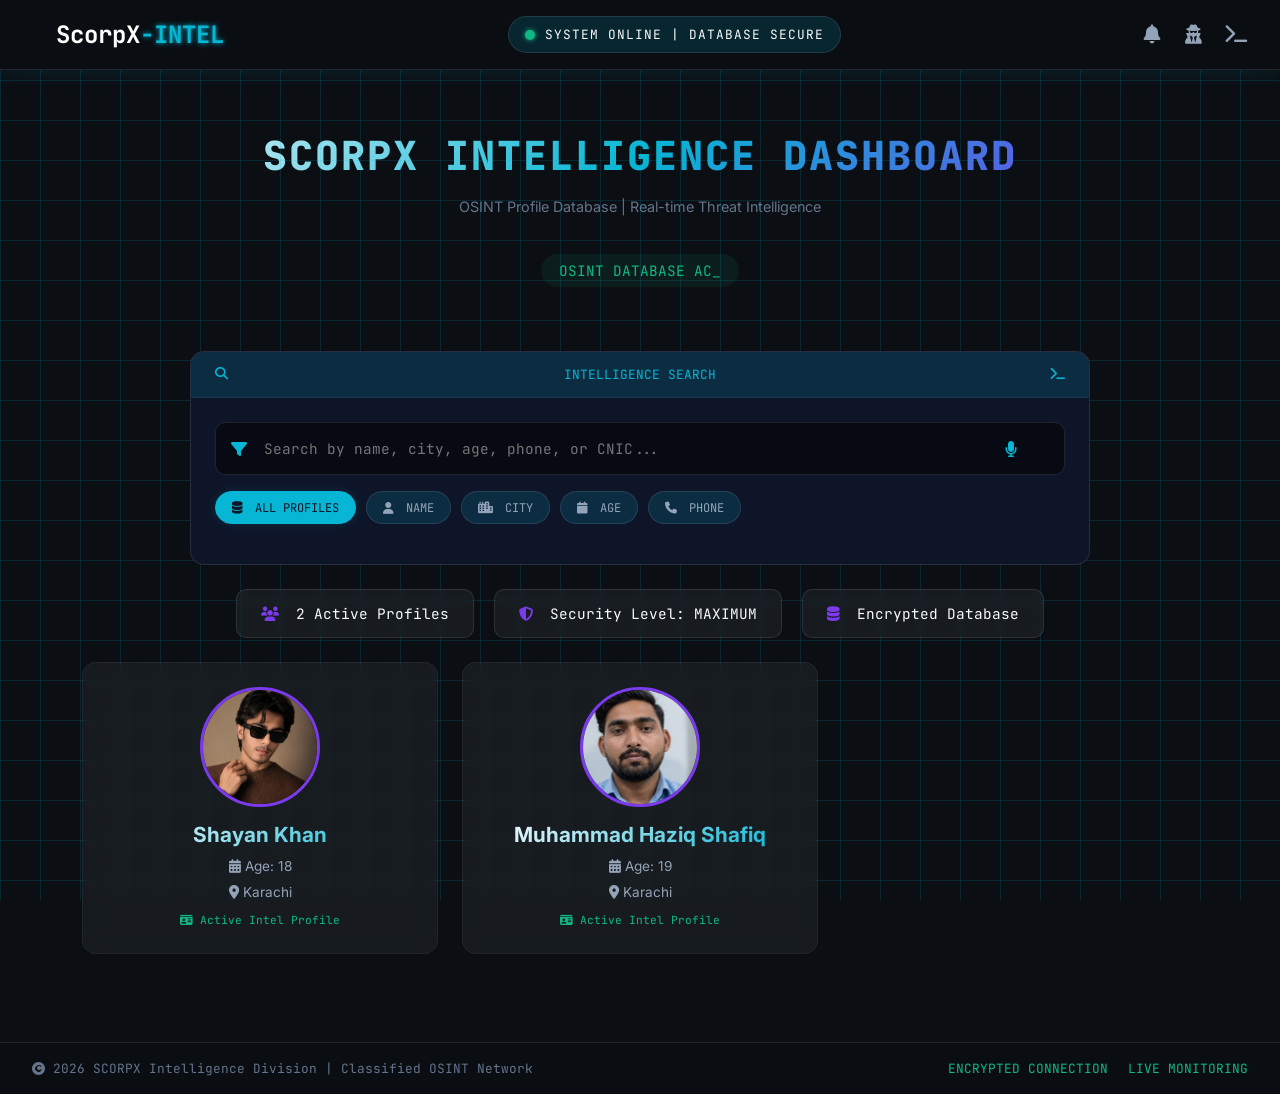
==== index.html @ b1cfe950 "added files" ====
<!DOCTYPE html>
<html lang="en">
<head>
    <meta charset="UTF-8">
    <meta name="viewport" content="width=device-width, initial-scale=1.0">
    <title>SCORPX INTELLIGENCE DASHBOARD | Cyber Profile OSINT</title>
    <!-- Bootstrap 5 CSS -->
    <link href="https://cdn.jsdelivr.net/npm/bootstrap@5.3.0/dist/css/bootstrap.min.css" rel="stylesheet">
    <!-- Font Awesome Icons -->
    <link rel="stylesheet" href="https://cdnjs.cloudflare.com/ajax/libs/font-awesome/6.4.0/css/all.min.css">
    <!-- Google Fonts -->
    <link href="https://fonts.googleapis.com/css2?family=Inter:wght@300;400;500;600;700;800&family=JetBrains+Mono:wght@400;500;600&display=swap" rel="stylesheet">
    <!-- Custom CSS -->
    <link rel="stylesheet" href="style.css">
</head>
<body>
    <div id="navbar-container"></div>
    <main id="main-content">
        <div class="container py-4">
            <div class="hero-section mb-5">
                <div class="glitch-text" data-text="SOC INTELLIGENCE DASHBOARD">SCORPX INTELLIGENCE DASHBOARD</div>
                <p class="subtitle">OSINT Profile Database | Real-time Threat Intelligence</p>
                <div class="typing-container">
                    <span id="typing-text"></span><span class="cursor">_</span>
                </div>
            </div>
            
            <!-- Enhanced Search Bar Section -->
            <div class="search-container mb-4">
                <div class="search-card">
                    <div class="search-header">
                        <i class="fas fa-search"></i>
                        <span>INTELLIGENCE SEARCH</span>
                        <i class="fas fa-terminal"></i>
                    </div>
                    <div class="search-body">
                        <div class="search-input-wrapper">
                            <i class="fas fa-filter search-icon-left"></i>
                            <input type="text" id="searchInput" placeholder="Search by name, city, age, phone, or CNIC..." autocomplete="off">
                            <button id="clearSearch" class="clear-btn" style="display: none;">
                                <i class="fas fa-times"></i>
                            </button>
                            <i class="fas fa-microphone voice-search"></i>
                        </div>
                        
                        <!-- Filter Chips -->
                        <div class="filter-chips">
                            <span class="filter-chip active" data-filter="all">
                                <i class="fas fa-database"></i> ALL PROFILES
                            </span>
                            <span class="filter-chip" data-filter="name">
                                <i class="fas fa-user"></i> NAME
                            </span>
                            <span class="filter-chip" data-filter="city">
                                <i class="fas fa-city"></i> CITY
                            </span>
                            <span class="filter-chip" data-filter="age">
                                <i class="fas fa-calendar"></i> AGE
                            </span>
                            <span class="filter-chip" data-filter="phone">
                                <i class="fas fa-phone"></i> PHONE
                            </span>
                        </div>
                        
                        <!-- Search Stats -->
                        <div id="searchStats" class="search-stats" style="display: none;">
                            <i class="fas fa-chart-line"></i>
                            <span id="resultCount">0</span> results found in <span id="searchTime">0</span>ms
                        </div>
                    </div>
                </div>
            </div>
            
            <div class="stats-bar mb-4">
                <div class="stat-card"><i class="fas fa-users"></i> <span id="total-profiles">0</span> Active Profiles</div>
                <div class="stat-card"><i class="fas fa-shield-alt"></i> Security Level: MAXIMUM</div>
                <div class="stat-card"><i class="fas fa-database"></i> Encrypted Database</div>
            </div>
            
            <div id="profiles-grid" class="row g-4"></div>
            
            <!-- No Results Message -->
            <div id="noResults" class="no-results" style="display: none;">
                <i class="fas fa-skull-crossbones"></i>
                <h3>NO MATCHING PROFILES</h3>
                <p>Search parameters did not match any records in the database</p>
                <button onclick="resetSearch()" class="reset-search-btn">
                    <i class="fas fa-sync-alt"></i> Reset Search
                </button>
            </div>
        </div>
    </main>
    <div id="footer-container"></div>

    <script src="https://cdn.jsdelivr.net/npm/bootstrap@5.3.0/dist/js/bootstrap.bundle.min.js"></script>
    <script src="components.js"></script>
    <script src="app.js"></script>
</body>
</html>
---- style.css ----
:root {
  --primary: #7c3aed;
  --secondary: #06b6d4;
  --dark: #0f172a;
  --darker: #0b0f14;
  --light: #f8fafc;
  --gray: #64748b;
  --glass: rgba(255, 255, 255, 0.05);
  --glass-border: rgba(255, 255, 255, 0.1);
  --shadow: 0 10px 30px rgba(0, 0, 0, 0.3);
  --transition: all 0.3s ease;
  
  /* Component Colors - Using Root Variables */
  --bg-primary: var(--darker);
  --bg-secondary: var(--dark);
  --bg-card: var(--glass);
  --bg-card-solid: rgba(15, 23, 42, 0.95);
  --bg-navbar: rgba(11, 15, 20, 0.98);
  --bg-footer: rgba(11, 15, 20, 0.98);
  
  --border-neon: var(--glass-border);
  --border-neon-light: rgba(255, 255, 255, 0.05);
  
  --neon-cyan: var(--secondary);
  --neon-cyan-glow: rgba(6, 182, 212, 0.15);
  --neon-purple: var(--primary);
  --neon-green: #10b981;
  --neon-red: #ef4444;
  
  --text-primary: var(--light);
  --text-secondary: #94a3b8;
  --text-muted: var(--gray);
  
  --glow-cyan: 0 0 8px rgba(6, 182, 212, 0.4);
  --glow-purple: 0 0 8px rgba(124, 58, 237, 0.4);
  
  --border-radius-sm: 6px;
  --border-radius-md: 10px;
  --border-radius-lg: 14px;
  --border-radius-xl: 18px;
  --border-radius-round: 25px;
  
  --transition-fast: 0.2s;
  --transition-slow: 0.4s;
  
  --font-mono: 'Fira Code', 'JetBrains Mono', monospace;
  --font-sans: 'Inter', 'Segoe UI', system-ui, sans-serif;
}

* {
  margin: 0;
  padding: 0;
  box-sizing: border-box;
}

body {
  font-family: var(--font-sans);
  background: var(--bg-primary);
  color: var(--text-primary);
  min-height: 100vh;
  position: relative;
}

body::before {
  content: '';
  position: fixed;
  top: 0;
  left: 0;
  width: 100%;
  height: 100%;
  background-image: 
    linear-gradient(var(--neon-cyan-glow) 1px, transparent 1px),
    linear-gradient(90deg, var(--neon-cyan-glow) 1px, transparent 1px);
  background-size: 40px 40px;
  pointer-events: none;
  z-index: 0;
}

/* Navbar Styles */
.soc-navbar {
  background: var(--bg-navbar);
  backdrop-filter: blur(10px);
  border-bottom: 1px solid var(--border-neon);
  padding: 1rem 2rem;
  position: sticky;
  top: 0;
  z-index: 1000;
  box-shadow: 0 0 20px var(--neon-cyan-glow);
}

.nav-container {
  max-width: 1400px;
  margin: 0 auto;
  display: flex;
  justify-content: space-between;
  align-items: center;
  flex-wrap: wrap;
}

.logo {
  font-size: 1.5rem;
  font-weight: 700;
  font-family: var(--font-mono);
}

.logo i {
  color: var(--neon-purple);
  margin-right: 10px;
  text-shadow: var(--glow-purple);
}

.logo-text {
  color: #fff;
}

.highlight {
  color: var(--neon-cyan);
  text-shadow: 0 0 5px var(--neon-cyan);
}

.nav-status {
  display: flex;
  align-items: center;
  gap: 10px;
  background: var(--neon-cyan-glow);
  padding: 0.5rem 1rem;
  border-radius: var(--border-radius-round);
  border: 1px solid var(--border-neon);
}

.status-dot {
  width: 10px;
  height: 10px;
  background: var(--neon-green);
  border-radius: 50%;
  animation: pulse 2s infinite;
  box-shadow: 0 0 5px var(--neon-green);
}

@keyframes pulse {
  0%, 100% { opacity: 1; }
  50% { opacity: 0.5; }
}

.status-text {
  font-size: 0.8rem;
  font-family: var(--font-mono);
  letter-spacing: 1px;
}

.nav-icons i {
  font-size: 1.2rem;
  margin-left: 20px;
  color: var(--text-secondary);
  cursor: pointer;
  transition: all var(--transition-fast);
}

.nav-icons i:hover {
  color: var(--neon-cyan);
  transform: scale(1.1);
}

/* Hero Section */
.hero-section {
  text-align: center;
  margin-bottom: 2rem;
  padding: 2rem 0 1rem;
}

.glitch-text {
  font-size: 2.5rem;
  font-weight: 800;
  font-family: var(--font-mono);
  background: linear-gradient(135deg, var(--light), var(--neon-cyan), var(--neon-purple));
  -webkit-background-clip: text;
  background-clip: text;
  color: transparent;
  letter-spacing: 2px;
  animation: gradientShift 3s ease infinite;
}

@keyframes gradientShift {
  0%, 100% { background-position: 0% 50%; }
  50% { background-position: 100% 50%; }
}

.subtitle {
  color: var(--text-muted);
  font-size: 0.9rem;
  margin-top: 10px;
}

.typing-container {
  margin-top: 20px;
  font-family: var(--font-mono);
  font-size: 0.9rem;
  color: var(--neon-green);
  background: rgba(16, 185, 129, 0.08);
  display: inline-block;
  padding: 6px 18px;
  border-radius: var(--border-radius-round);
}

.cursor {
  animation: blink 1s infinite;
}

@keyframes blink {
  0%, 50% { opacity: 1; }
  51%, 100% { opacity: 0; }
}

/* Search Container */
.search-container {
  max-width: 900px;
  margin: 0 auto 2rem;
}

.search-card {
  background: var(--bg-card-solid);
  backdrop-filter: blur(10px);
  border: 1px solid var(--border-neon);
  border-radius: var(--border-radius-lg);
  overflow: hidden;
  transition: all var(--transition-fast);
}

.search-card:hover {
  border-color: var(--neon-cyan);
  box-shadow: 0 0 20px var(--neon-cyan-glow);
}

.search-header {
  background: var(--neon-cyan-glow);
  padding: 0.8rem 1.5rem;
  display: flex;
  justify-content: space-between;
  align-items: center;
  font-family: var(--font-mono);
  font-size: 0.8rem;
  color: var(--neon-cyan);
  border-bottom: 1px solid var(--border-neon-light);
}

.search-body {
  padding: 1.5rem;
}
/* Search Input Wrapper Fix */
.search-input-wrapper {
  position: relative;
  margin-bottom: 1rem;
  line-height: 1; /* Important for vertical alignment */
}

.search-input-wrapper input {
  width: 100%;
  background: rgba(0, 0, 0, 0.5);
  border: 1px solid var(--border-neon);
  border-radius: var(--border-radius-md);
  padding: 1rem 3rem; /* Left and right padding for icons */
  color: var(--text-primary);
  font-family: var(--font-mono);
  font-size: 0.9rem;
  transition: all var(--transition-fast);
  line-height: normal; /* Reset line height for input */
}

/* Left icon (search) */
.search-icon-left {
  position: absolute;
  left: 1rem;
  top: 50%;
  transform: translateY(-50%);
  color: var(--neon-cyan);
  font-size: 1rem;
  pointer-events: none; /* So it doesn't block input clicks */
  display: flex;
  align-items: center;
  justify-content: center;
}

/* Clear button (X) */
.clear-btn {
  position: absolute;
  right: 1rem;
  top: 50%;
  transform: translateY(-50%);
  background: none;
  border: none;
  color: var(--neon-red);
  cursor: pointer;
  padding: 0;
  margin: 0;
  font-size: 1rem;
  display: flex;
  align-items: center;
  justify-content: center;
  width: auto;
  height: auto;
  line-height: 1;
}

.clear-btn:hover {
  color: var(--neon-red-light);
  transform: translateY(-50%) scale(1.1);
}

/* Voice search icon (if present) */
.voice-search {
  position: absolute;
  right: 3rem;
  top: 50%;
  transform: translateY(-50%);
  color: var(--neon-cyan);
  cursor: pointer;
  background: none;
  border: none;
  padding: 0;
  margin: 0;
  font-size: 1rem;
  display: flex;
  align-items: center;
  justify-content: center;
  opacity: 0.6;
  transition: opacity var(--transition-fast);
}

.voice-search:hover {
  opacity: 1;
}
/* Filter Chips */
.filter-chips {
  display: flex;
  gap: 10px;
  flex-wrap: wrap;
  margin-bottom: 1rem;
}

.filter-chip {
  background: var(--neon-cyan-glow);
  border: 1px solid var(--border-neon);
  border-radius: var(--border-radius-round);
  padding: 0.4rem 1rem;
  font-size: 0.75rem;
  font-family: var(--font-mono);
  cursor: pointer;
  transition: all var(--transition-fast);
  color: var(--text-secondary);
}

.filter-chip i {
  margin-right: 5px;
}

.filter-chip:hover {
  background: rgba(6, 182, 212, 0.2);
  color: var(--neon-cyan);
  transform: translateY(-2px);
}

.filter-chip.active {
  background: var(--neon-cyan);
  color: var(--dark);
  border-color: var(--neon-cyan);
  box-shadow: 0 0 10px var(--neon-cyan-glow);
}

/* Search Stats */
.search-stats {
  background: var(--neon-cyan-glow);
  padding: 0.5rem 1rem;
  border-radius: var(--border-radius-sm);
  font-size: 0.75rem;
  font-family: var(--font-mono);
  color: var(--neon-green);
  margin-top: 0.5rem;
}

/* Stats Bar */
.stats-bar {
  display: flex;
  justify-content: center;
  gap: 20px;
  flex-wrap: wrap;
  margin-bottom: 3rem;
}

.stat-card {
  background: var(--bg-card);
  backdrop-filter: blur(5px);
  border: 1px solid var(--border-neon);
  border-radius: var(--border-radius-md);
  padding: 0.8rem 1.5rem;
  font-family: var(--font-mono);
  font-size: 0.9rem;
  transition: all var(--transition-fast);
}

.stat-card i {
  color: var(--neon-purple);
  margin-right: 8px;
}

.stat-card:hover {
  border-color: var(--neon-cyan);
  transform: translateY(-2px);
}

/* Profile Cards */
.profile-card {
  background: var(--bg-card);
  backdrop-filter: blur(10px);
  border-radius: var(--border-radius-lg);
  padding: 1.5rem;
  transition: all 0.4s cubic-bezier(0.175, 0.885, 0.32, 1.275);
  border: 1px solid var(--border-neon-light);
  cursor: pointer;
  animation: fadeInUp 0.6s ease-out;
}

@keyframes fadeInUp {
  from {
    opacity: 0;
    transform: translateY(30px);
  }
  to {
    opacity: 1;
    transform: translateY(0);
  }
}

.profile-card:hover {
  transform: translateY(-10px) rotateX(5deg);
  border-color: var(--neon-cyan);
  box-shadow: 0 15px 40px rgba(0, 0, 0, 0.3);
}

.profile-img {
  width: 120px;
  height: 120px;
  border-radius: 50%;
  margin: 0 auto 1rem;
  overflow: hidden;
  border: 3px solid var(--neon-purple);
  transition: all var(--transition-fast);
}

.profile-card:hover .profile-img {
  transform: scale(1.05);
  border-color: var(--neon-cyan);
  box-shadow: 0 0 20px var(--neon-cyan-glow);
}

.profile-img img {
  width: 100%;
  height: 100%;
  object-fit: cover;
}

.profile-name {
  font-size: 1.3rem;
  font-weight: 700;
  text-align: center;
  margin-bottom: 0.5rem;
  background: linear-gradient(135deg, var(--light), var(--neon-cyan));
  -webkit-background-clip: text;
  background-clip: text;
  color: transparent;
}

.profile-info {
  text-align: center;
  font-size: 0.85rem;
  color: var(--text-secondary);
  margin: 5px 0;
}

.profile-badge {
  text-align: center;
  margin-top: 10px;
  font-size: 0.7rem;
  color: var(--neon-green);
  font-family: var(--font-mono);
}

/* Footer */
.soc-footer {
  background: var(--bg-footer);
  border-top: 1px solid var(--border-neon);
  padding: 1rem 2rem;
  margin-top: 4rem;
}

.footer-content {
  max-width: 1400px;
  margin: 0 auto;
  display: flex;
  justify-content: space-between;
  align-items: center;
  flex-wrap: wrap;
  gap: 10px;
  font-size: 0.8rem;
  font-family: var(--font-mono);
  color: var(--text-muted);
}

.footer-right {
  display: flex;
  gap: 20px;
}

.encrypted, .live {
  color: var(--neon-green);
}

/* Detail Page */
.back-btn {
  background: var(--neon-cyan-glow);
  border: 1px solid var(--neon-cyan);
  color: var(--neon-cyan);
  padding: 10px 20px;
  border-radius: var(--border-radius-sm);
  cursor: pointer;
  transition: all var(--transition-fast);
  font-family: var(--font-mono);
}

.back-btn:hover {
  background: rgba(6, 182, 212, 0.2);
  transform: translateX(-3px);
}

.detail-card {
  background: var(--bg-card-solid);
  backdrop-filter: blur(10px);
  border-radius: var(--border-radius-xl);
  border: 1px solid var(--border-neon);
  overflow: hidden;
}

.detail-img {
  text-align: center;
  padding: 2rem;
}

.detail-img img {
  width: 200px;
  height: 200px;
  border-radius: 50%;
  border: 4px solid var(--neon-purple);
  transition: all var(--transition-fast);
}

.detail-img img:hover {
  transform: scale(1.05);
  border-color: var(--neon-cyan);
}

.info-grid {
  padding: 2rem;
}

.info-item {
  background: rgba(0, 0, 0, 0.3);
  padding: 1rem;
  border-radius: var(--border-radius-md);
  margin-bottom: 1rem;
  border-left: 3px solid var(--neon-purple);
}

.info-label {
  font-size: 0.7rem;
  color: var(--neon-green);
  font-family: var(--font-mono);
  text-transform: uppercase;
  letter-spacing: 1px;
}

.info-value {
  font-size: 1rem;
  font-weight: 500;
  margin-top: 5px;
  color: var(--text-primary);
  word-break: break-word;
}

.brief-section {
  padding: 2rem;
  background: rgba(0, 0, 0, 0.2);
  border-top: 1px solid var(--border-neon-light);
}

.brief-title {
  color: var(--neon-cyan);
  font-family: var(--font-mono);
  margin-bottom: 1rem;
}

.brief-text {
  line-height: 1.8;
  color: var(--text-secondary);
}

.loading {
  text-align: center;
  padding: 3rem;
  color: var(--neon-cyan);
}

/* Responsive */
@media (max-width: 768px) {
  .glitch-text {
    font-size: 1.5rem;
  }
  
  .stat-card {
    font-size: 0.7rem;
    padding: 0.5rem 1rem;
  }
  
  .info-grid {
    padding: 1rem;
  }
  
  .profile-card {
    margin-bottom: 1rem;
  }
  
  .filter-chips {
    justify-content: center;
  }
}

.fade-in {
  animation: fadeIn 0.8s ease-in;
}

@keyframes fadeIn {
  from { opacity: 0; }
  to { opacity: 1; }
}

.search-highlight {
  background: var(--neon-cyan-glow);
  color: var(--neon-cyan);
  font-weight: bold;
  padding: 0 2px;
  border-radius: 3px;
}

/* Hide scrollbar but keep functionality */
body::-webkit-scrollbar {
 display: none;
}
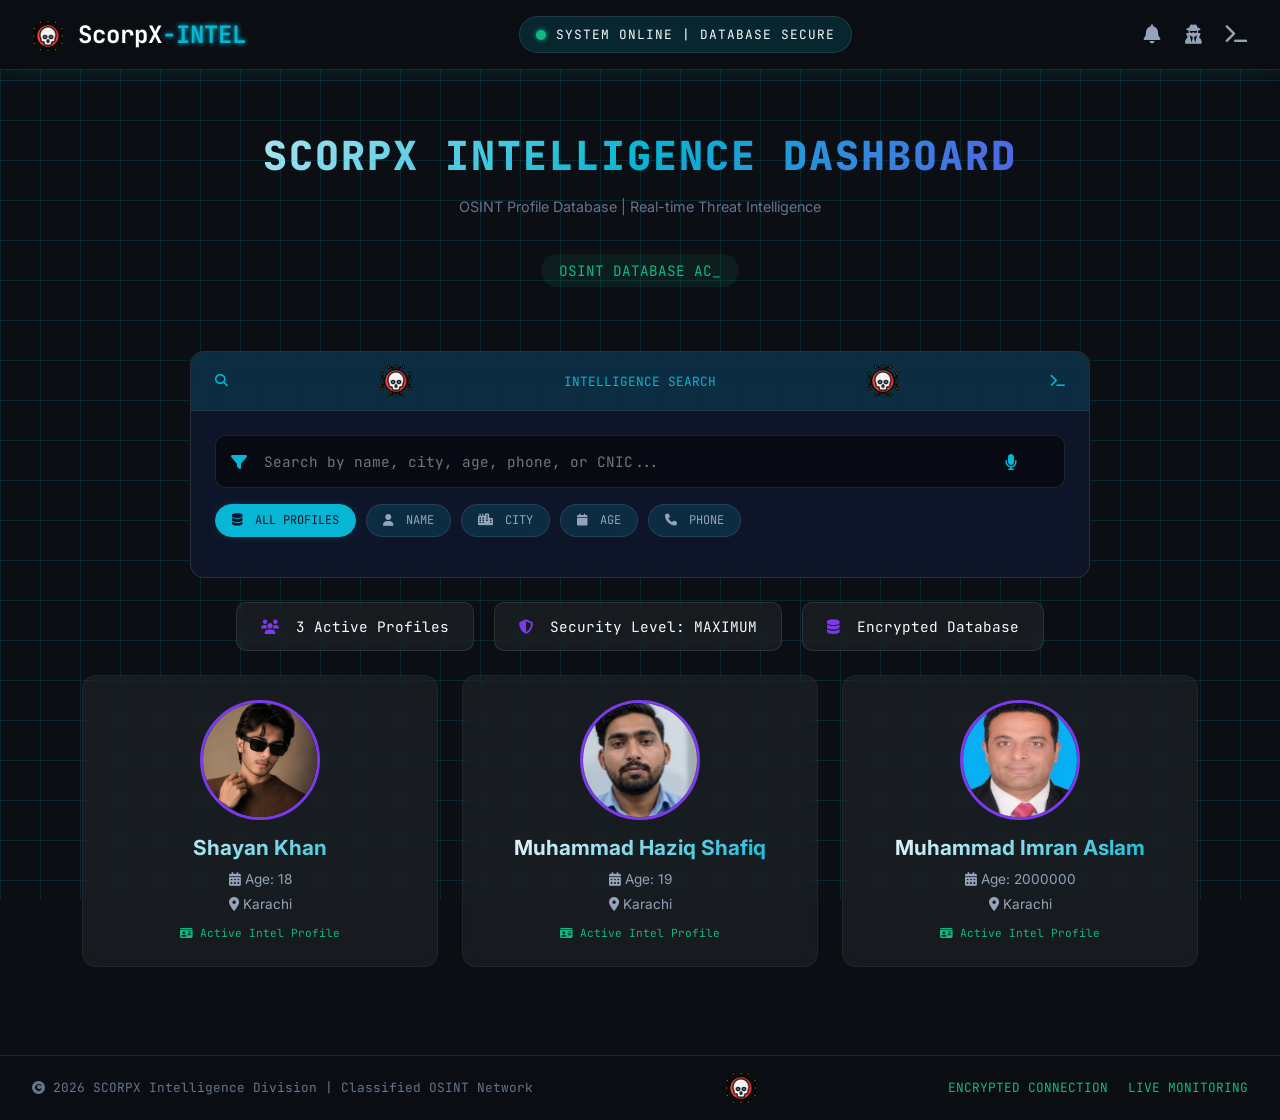
==== commit 9fcb726d: "added new profile and icon" ====
--- a/index.html
+++ b/index.html
@@ -4,6 +4,7 @@
     <meta charset="UTF-8">
     <meta name="viewport" content="width=device-width, initial-scale=1.0">
     <title>SCORPX INTELLIGENCE DASHBOARD | Cyber Profile OSINT</title>
+    <link rel="shortcut icon" href="icon (2).ico" type="image/x-icon">
     <!-- Bootstrap 5 CSS -->
     <link href="https://cdn.jsdelivr.net/npm/bootstrap@5.3.0/dist/css/bootstrap.min.css" rel="stylesheet">
     <!-- Font Awesome Icons -->
@@ -30,7 +31,9 @@
                 <div class="search-card">
                     <div class="search-header">
                         <i class="fas fa-search"></i>
+                        <img src="icon (2).ico" alt="">
                         <span>INTELLIGENCE SEARCH</span>
+                        <img src="icon (2).ico" alt="">
                         <i class="fas fa-terminal"></i>
                     </div>
                     <div class="search-body">
